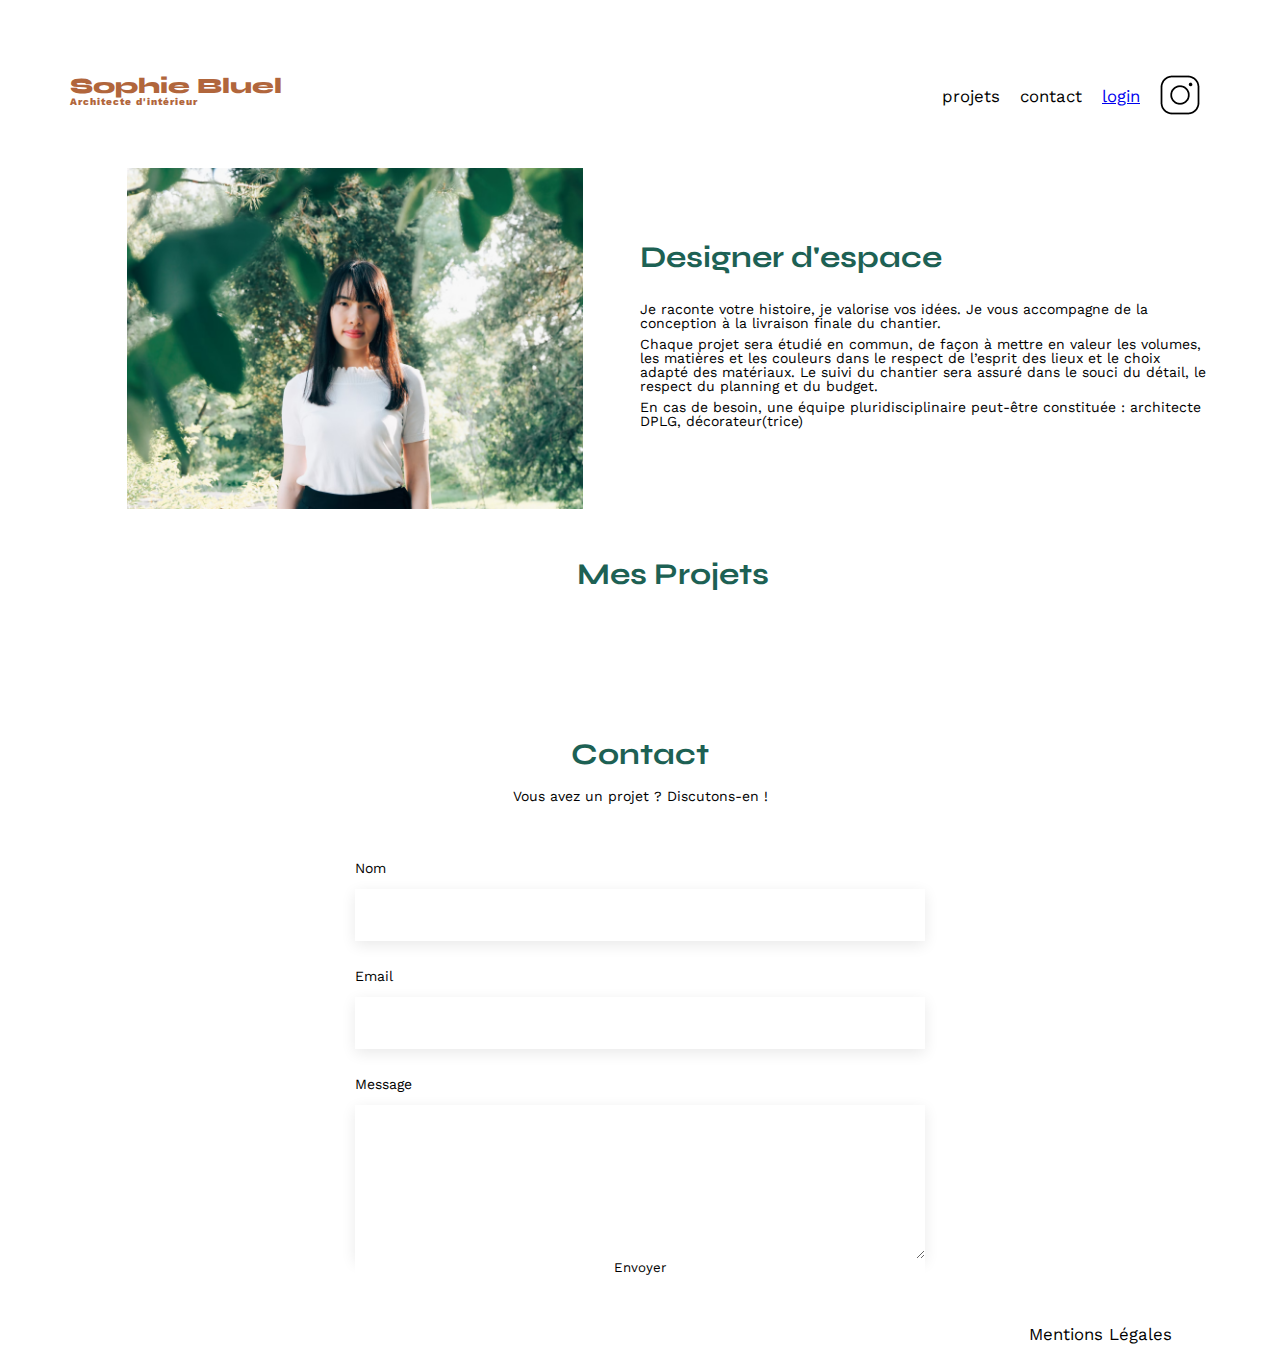
==== FrontEnd/index.html @ 82c69c68 "Update" ====
<!DOCTYPE html>
<html lang="fr">
<head>
	<meta charset="UTF-8">
	<title>Sophie Bluel - Architecte d'intérieur</title>
	<meta name="viewport" content="width=device-width, initial-scale=1.0">
	<link rel="preconnect" href="https://fonts.googleapis.com">
	<link rel="preconnect" href="https://fonts.gstatic.com" crossorigin>
	<link rel="stylesheet" href="https://cdnjs.cloudflare.com/ajax/libs/font-awesome/6.5.0/css/all.min.css">
	<link href="https://fonts.googleapis.com/css2?family=Syne:wght@700;800&family=Work+Sans&display=swap" rel="stylesheet">
	<meta name="description" content="">
	<link rel="stylesheet" href="./assets/style.css">
	<script src="assets/js/script.js" defer></script>
	<script src="assets/js/logout.js" defer></script>
	
</head>
<body>
	<div class="loginEditHeader">
		<i></i>
		<span>Mode édition</span>
	</div>
<header>
	<h1>Sophie Bluel <span>Architecte d'intérieur</span></h1>
	<nav>
		<ul>
			<li>projets</li>
			<li>contact</li>
			<a class="loginBtn" style="display: block;" href="connexion.html">
				<li>login</li>
			</a>
			<button class="logoutBtn" style="display: none;" href="">
				<li>logout</li>
			</button>
			<li><img src="./assets/icons/instagram.png" alt="Instagram"></li>
		</ul>
	</nav>
</header>
<main>
	<section id="introduction">
		<figure>
			<img src="./assets/images/sophie-bluel.png" alt="">
		</figure>
		<article>
			<h2>Designer d'espace</h2>
			<p>Je raconte votre histoire, je valorise vos idées. Je vous accompagne de la conception à la livraison finale du chantier.</p>
			<p>Chaque projet sera étudié en commun, de façon à mettre en valeur les volumes, les matières et les couleurs dans le respect de l’esprit des lieux et le choix adapté des matériaux. Le suivi du chantier sera assuré dans le souci du détail, le respect du planning et du budget.</p>
			<p>En cas de besoin, une équipe pluridisciplinaire peut-être constituée : architecte DPLG, décorateur(trice)</p>
		</article>
	</section>
	<section id="portfolio">
		<div class="titlePortfolio">
			<h2>Mes Projets</h2>
			<button class="editButton" style="display: none;"><i></i> modifier</button>
		</div>
		<div class="data-list gallery">
			<!-- image mes projets -->
		</div>
	</section>
	<section id="contact">
		<h2>Contact</h2>
		<p>Vous avez un projet ? Discutons-en !</p>
		<form id="login-form">
			<label for="name">Nom</label>
			<input type="text" id="name" name="name" required>
			
			<label for="email">Email</label>
			<input type="email" name="email" id="email" required>

			<label for="message">Message</label>
			<textarea name="message" id="message" cols="30" rows="10" required></textarea>

			<button type="submit">Envoyer</button>
		</form>
	</section>

	<section class="allModals">
		<div class="modals modalEditPicture displayNone">
			<div class="closeButton">
				<button class="buttonClose"><i class="fa-solid fa-xmark"></i></button>
			</div>
			<h3>Galerie photo</h3>
			<div class="data-list">
			</div>
			<button></button>
		</div>

		<div class="filter displayNone"></div>
	</section>
	<script src="assets/js/modals.js"></script>
</main>

<footer>
	<nav>
		<ul>
			<li>Mentions Légales</li>
		</ul>
	</nav>
</footer>
</body>
</html>
---- FrontEnd/assets/style.css ----
/* http://meyerweb.com/eric/tools/css/reset/
   v2.0 | 20110126
   License: none (public domain)
*/

html, body, div, span, applet, object, iframe,
h1, h2, h3, h4, h5, h6, p, blockquote, pre,
a, abbr, acronym, address, big, cite, code,
del, dfn, em, img, ins, kbd, q, s, samp,
small, strike, strong, sub, sup, tt, var,
b, u, i, center,
dl, dt, dd, ol, ul, li,
fieldset, form, label, legend,
table, caption, tbody, tfoot, thead, tr, th, td,
article, aside, canvas, details, embed,
figure, figcaption, footer, header, hgroup,
menu, nav, output, ruby, section, summary,
time, mark, audio, video {
	margin: 0;
	padding: 0;
	border: 0;
	font-size: 100%;
	font: inherit;
	vertical-align: baseline;
}

button{
	cursor: pointer;
	background-color: #FFF;
	border: none;
	color: #000;
	font-family: 'Work Sans' ;
}
/* HTML5 display-role reset for older browsers */
article, aside, details, figcaption, figure,
footer, header, hgroup, menu, nav, section {
	display: block;
}
body {
	line-height: 1;
}
ol, ul {
	list-style: none;
}
blockquote, q {
	quotes: none;
}
blockquote:before, blockquote:after,
q:before, q:after {
	content: '';
	content: none;
}
table {
	border-collapse: collapse;
	border-spacing: 0;
}
/** end reset css**/
body {
	max-width: 1140px;
	margin:auto;
	font-family: 'Work Sans' ;
	font-size: 14px;
}

.loginEditHeader{
	position: absolute;
	display: flex;
	justify-content: center;
	align-items: center;
	color: #fff;
	background: #000;
	height: 59px;
	width: 100vw;
	top: 0;
	left: 0;
}

header {
	display: flex;
	justify-content: space-between;
	margin: 50px 0;
	margin-top: 75px;
}
section {
	margin: 50px 0
}

h1{
	display: flex;
	flex-direction: column;
	font-family: 'Syne';
	font-size: 22px;
	font-weight: 800;
	color: #B1663C
}

h1 > span {
	font-family: 'Work Sans';
	font-size:10px;
	letter-spacing: 0.1em;
;
}

h2{
	font-family: 'Syne';
	font-weight: 700;
	font-size: 30px;
	color: #1D6154
}
nav ul {
	display: flex;
	align-items: center;
	list-style-type: none;

}
nav li {
	padding: 0 10px;
	font-size: 1.2em;
}

li:hover {
	color: #B1663C;
}
#introduction {
	display: flex;
	align-items: center;
}
#introduction figure {
	flex: 1
}
#introduction img {
	display: block;
	margin: auto;
	width: 80%;
}

#introduction article {
	flex: 1
}
#introduction h2 {
	margin-bottom: 1em;
}

#introduction p {
	margin-bottom: 0.5em;
}

#portfolio .titlePortfolio{
	display: flex;
	justify-content: center;
	align-items: center;
	margin-bottom: 100px;
	margin-left: 66px;
}

#portfolio .titlePortfolio button{
	margin-left: 20px;
}

.gallery {
	width: 100%;
	display: grid;
	grid-template-columns: 1fr 1fr 1fr;
	grid-column-gap: 20px;
	grid-row-gap: 20px;
}

.gallery img {
	width: 100%;

}
#contact {
	width: 50%;
margin: auto;
}
#contact > * {
	text-align: center;

}
#contact h2{
	margin-bottom: 20px;
}
#contact form {
	text-align: left;
	margin-top:30px;
	display: flex;
	flex-direction: column;
}

#contact input {
	height: 50px;
	font-size: 1.2em;
	border: none;
	cursor: pointer;
	box-shadow: 0px 4px 14px rgba(0, 0, 0, 0.09);
}
#contact label {
	margin: 2em 0 1em 0;
}
#contact textarea {
	border: none;
	box-shadow: 0px 4px 14px rgba(0, 0, 0, 0.09);
}

input[type="submit"]{
	font-family: 'Syne';
	font-weight: 700;
	color: white;
	background-color: #1D6154;
	margin : 2em auto ;
	width: 180px;
	text-align: center;
	border-radius: 60px ;
}

footer nav ul {
	display: flex;
	justify-content: flex-end;
	margin: 2em
}

.modals{
	position: absolute;
	background: #FFF;
	color: #000;
	width: 630px;
	height: 688px;
	border-radius: 10px;
	border: 1px #000 solid;
	top: 660px;
	left: 50%;
	transform: translateX(-50%);
	z-index: 20;
	padding: 40px;
	display: flex;
	flex-direction: column;
}

.modalEditPicture .closeButton{
	display: flex;
	justify-content: end;
	align-items: center;
}

.modalEditPicture .closeButton i{
	font-size: 20px;
	transition: 0.3s all;
}

.modalEditPicture .closeButton button:hover i{
	transform: rotate(90deg);
}

.modalEditPicture h3{
	display: flex;
	justify-content: center;
	align-items: center;
	font-size: 25px;
	margin-top: 15px;
}

.modalEditPicture .data-list figure{
	display: flex;
	align-items: center;
	justify-content: space-around;
	flex-wrap: wrap;
}

.modalEditPicture .data-list figure img{
	width: 76px;
}

.filter{
	position: fixed;
	z-index: 10;
	top: 0;
	left: 0;
	right: 0;
	bottom: 0;
	display: flex;
    justify-content: center;
    align-items: center;
	background-color: #0000004b;
}

.displayNone{
	display: none;
}

.displayBlock{
	display: block;
}
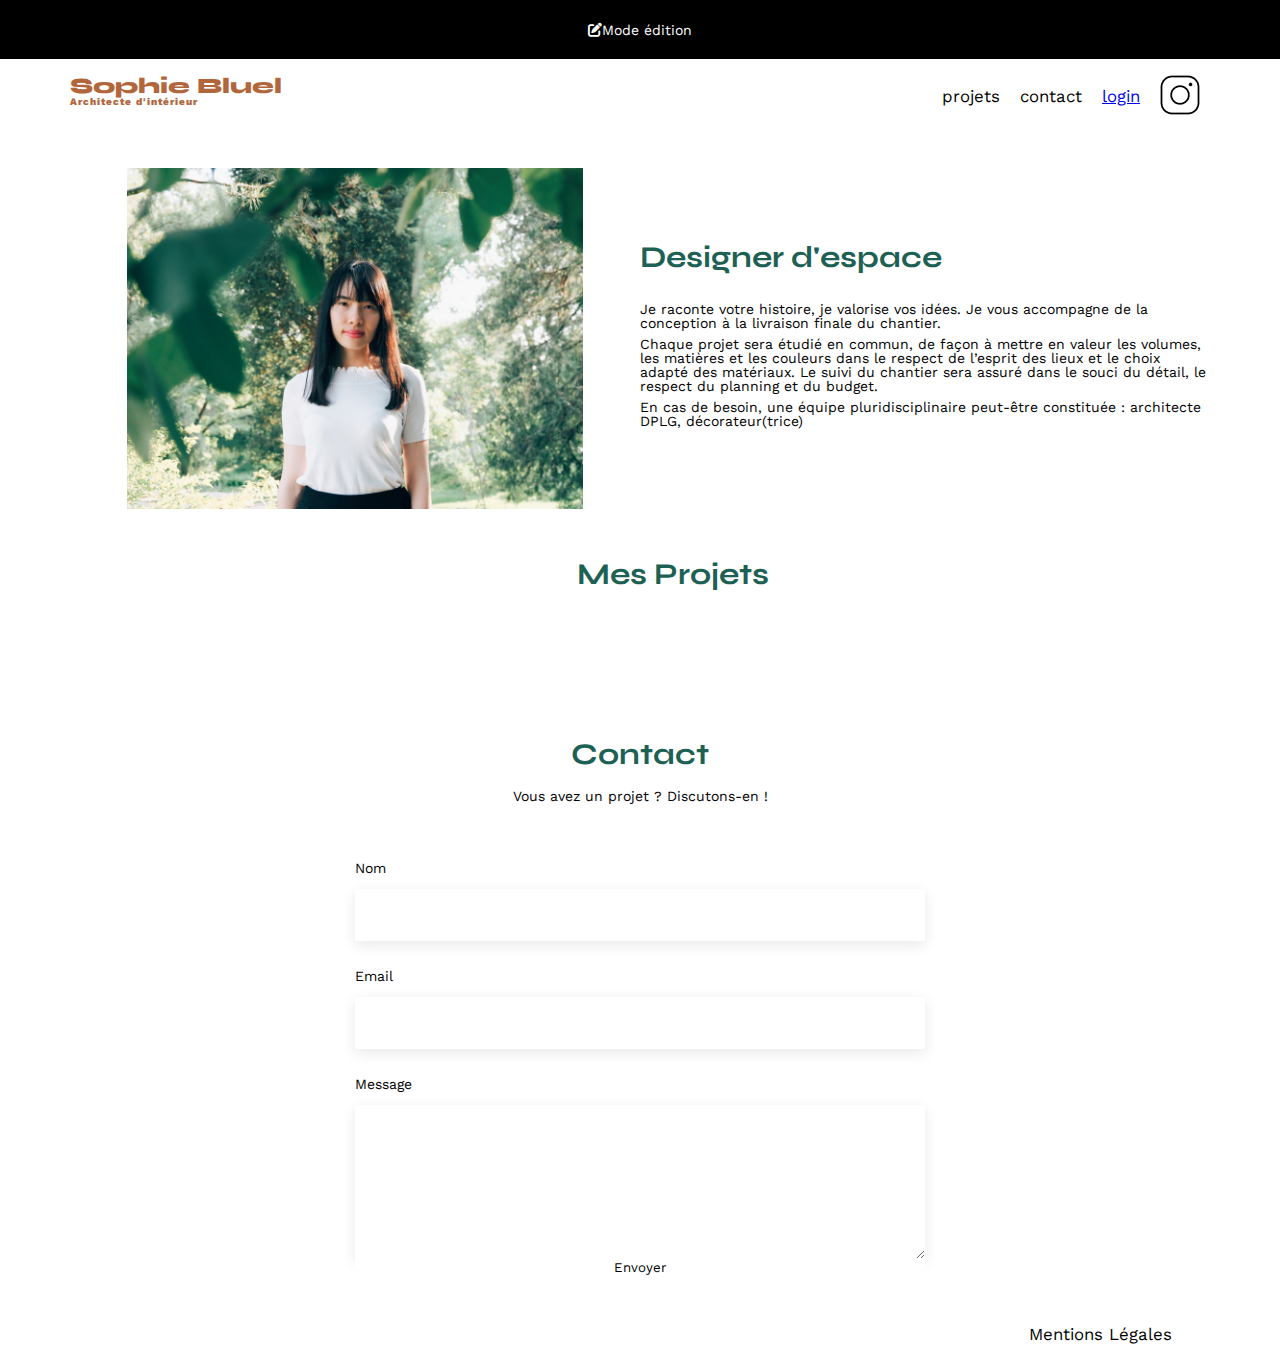
==== commit 08fe7f3c: "Etape 4 terminée" ====
--- a/FrontEnd/index.html
+++ b/FrontEnd/index.html
@@ -15,8 +15,8 @@
 	
 </head>
 <body>
-	<div class="loginEditHeader">
-		<i></i>
+	<div class="EditHeader">
+		<i class="fa-solid fa-pen-to-square"></i>
 		<span>Mode édition</span>
 	</div>
 <header>
@@ -50,7 +50,7 @@
 	<section id="portfolio">
 		<div class="titlePortfolio">
 			<h2>Mes Projets</h2>
-			<button class="editButton" style="display: none;"><i></i> modifier</button>
+			<button class="editButton modalsButton" style="display: none;"><i></i> modifier</button>
 		</div>
 		<div class="data-list gallery">
 			<!-- image mes projets -->
@@ -79,9 +79,49 @@
 				<button class="buttonClose"><i class="fa-solid fa-xmark"></i></button>
 			</div>
 			<h3>Galerie photo</h3>
-			<div class="data-list">
+			<div class="data-list pictureModal">
 			</div>
-			<button></button>
+			<div class="divButtonModal">
+				<button class="modalsButton addPicture">
+					Ajouter une photo
+				</button>
+			</div>
+		</div>
+
+		<div class="modals modalForm displayNone">
+			<div class="closeButton">
+				<button class="buttonBack"><i class="fa-solid fa-arrow-left"></i></button>
+				<button class="buttonClose"><i class="fa-solid fa-xmark"></i></button>
+			</div>
+			<h3>Ajout photo</h3>
+			<form>
+				<div class="upload-container">
+					<label for="file-upload" class="upload-label">
+						<i class="fa-regular fa-image"></i>
+						<span class="upload-text">+ Ajouter photo</span>
+						<input id="file-upload" type="file" accept="image/*" />
+					</label>
+					<p class="upload-info">jpg, png : 4mo max</p>
+				</div>
+				<div class="divTcForm">
+					<label for="title">Titre</label>
+					<input type="text" name="title" id="title">
+				</div>
+				<div class="divTcForm ">
+					<label for="Categorie">Catégorie</label>
+					<select name="" id="">
+						<option value="" disabled selected hidden></option>
+						<option value="Option 1">Option 1</option>
+						<option value="Option 2">Option 2</option>
+						<option value="Option 3">Option 3</option>
+					</select>
+				</div>
+			</form>
+			<div class="divButtonModal">
+				<button class="addPicture">
+					Valider
+				</button>
+			</div>
 		</div>
 
 		<div class="filter displayNone"></div>
--- a/FrontEnd/assets/style.css
+++ b/FrontEnd/assets/style.css
@@ -38,6 +38,7 @@
 }
 body {
 	line-height: 1;
+	overflow-x: hidden;
 }
 ol, ul {
 	list-style: none;
@@ -62,11 +63,12 @@
 	font-size: 14px;
 }
 
-.loginEditHeader{
+.EditHeader{
 	position: absolute;
 	display: flex;
-	justify-content: center;
-	align-items: center;
+	align-items: center;
+	justify-content: center;
+	margin: auto;
 	color: #fff;
 	background: #000;
 	height: 59px;
@@ -236,22 +238,26 @@
 	flex-direction: column;
 }
 
-.modalEditPicture .closeButton{
+.modals .closeButton{
 	display: flex;
 	justify-content: end;
 	align-items: center;
 }
 
-.modalEditPicture .closeButton i{
+.modalForm .closeButton{
+	justify-content: space-between !important;
+}
+
+.modals .closeButton i{
 	font-size: 20px;
 	transition: 0.3s all;
 }
 
-.modalEditPicture .closeButton button:hover i{
+.modals .closeButton .buttonClose:hover i{
 	transform: rotate(90deg);
 }
 
-.modalEditPicture h3{
+.modals h3{
 	display: flex;
 	justify-content: center;
 	align-items: center;
@@ -283,10 +289,146 @@
 	background-color: #0000004b;
 }
 
+.pictureModal{
+	position: relative;
+	padding: 50px 100px;
+	padding-bottom: 70px;
+	display: grid;
+	grid-template-columns: repeat(auto-fill, minmax(76px, 1fr));
+    justify-content: center;
+	gap: 40px 10px;
+}
+
+.pictureModal::before, .modalForm form::before{
+	content: '';
+	position: absolute;
+	width: 70%;
+	height: 1px;
+	background-color: #B3B3B3;
+	bottom: 0;
+	left: 50%;
+	transform: translateX(-50%);
+}
+
+.pictureModal figure img{
+	width: 76px;
+	height: 102px;
+}
+
+.pictureModal figure{
+	position: relative;
+}
+
+.trashLink{
+	position: absolute;
+	width: 17px;
+	height: 17px;
+	display: flex;
+	align-items: center;
+	justify-content: center;
+	top: 5px;
+	right: 5px;
+	background-color: #000;
+	color: #fff;
+	font-size: 10px;
+}
+
+.divButtonModal{
+	width: 100%;
+	height: 100%;
+	display: flex;
+	align-items: center;
+	justify-content: center;
+}
+
+.addPicture{
+	width: 237px;
+	height: 36px;
+	border-radius: 60px;
+	color: #fff;
+	background-color: #1D6154;
+}
+
 .displayNone{
 	display: none;
 }
 
 .displayBlock{
 	display: block;
+}
+
+.upload-container {
+	background-color: #e9f1f7; /* Couleur de fond */
+	border-radius: 8px; /* Bords arrondis */
+	padding: 20px;
+	text-align: center;
+	max-width: 300px;
+	margin: 0 auto; /* Centrer le conteneur */
+}
+  
+.upload-label {
+	display: flex;
+	align-items: center;
+	justify-content: center;
+	flex-direction: column;
+	cursor: pointer;
+	width: 420px;
+}
+
+.upload-container i{
+	font-size: 50px;
+	color: #B9C5CC;
+	margin-bottom: 8px;
+}
+  
+  
+.upload-text {
+	display: inline-block;
+	background-color: #d1d9df;
+	color: #4a7b99;
+	padding: 10px 20px;
+	border-radius: 20px;
+	font-weight: bold;
+	font-size: 16px;
+}
+
+.upload-info {
+margin-top: 10px;
+font-size: 12px;
+color: #7c8a99;
+}
+
+#file-upload {
+	display: none; /* Masquer l'input de fichier */
+}
+
+.modalForm form{
+	position: relative;
+	padding-bottom: 30px;
+	display: flex;
+	align-items: center;
+	justify-content: center;
+	flex-direction: column;
+	margin-top: 50px;
+}
+
+.modalForm form > div{
+	padding-top: 30px;
+	display: flex;
+	align-items: center;
+	justify-content: start;
+	flex-direction: column;
+	width: 420px;
+}
+
+.modalForm form > .divTcForm label{
+	align-self: flex-start;
+}
+
+.modalForm form > div input, .modalForm form > div select{
+	width: 100%;
+	height: 51px;
+	background: #FFFFFF;
+	box-shadow: 0px 4px 14px 0px #00000017;
+	border: none;
 }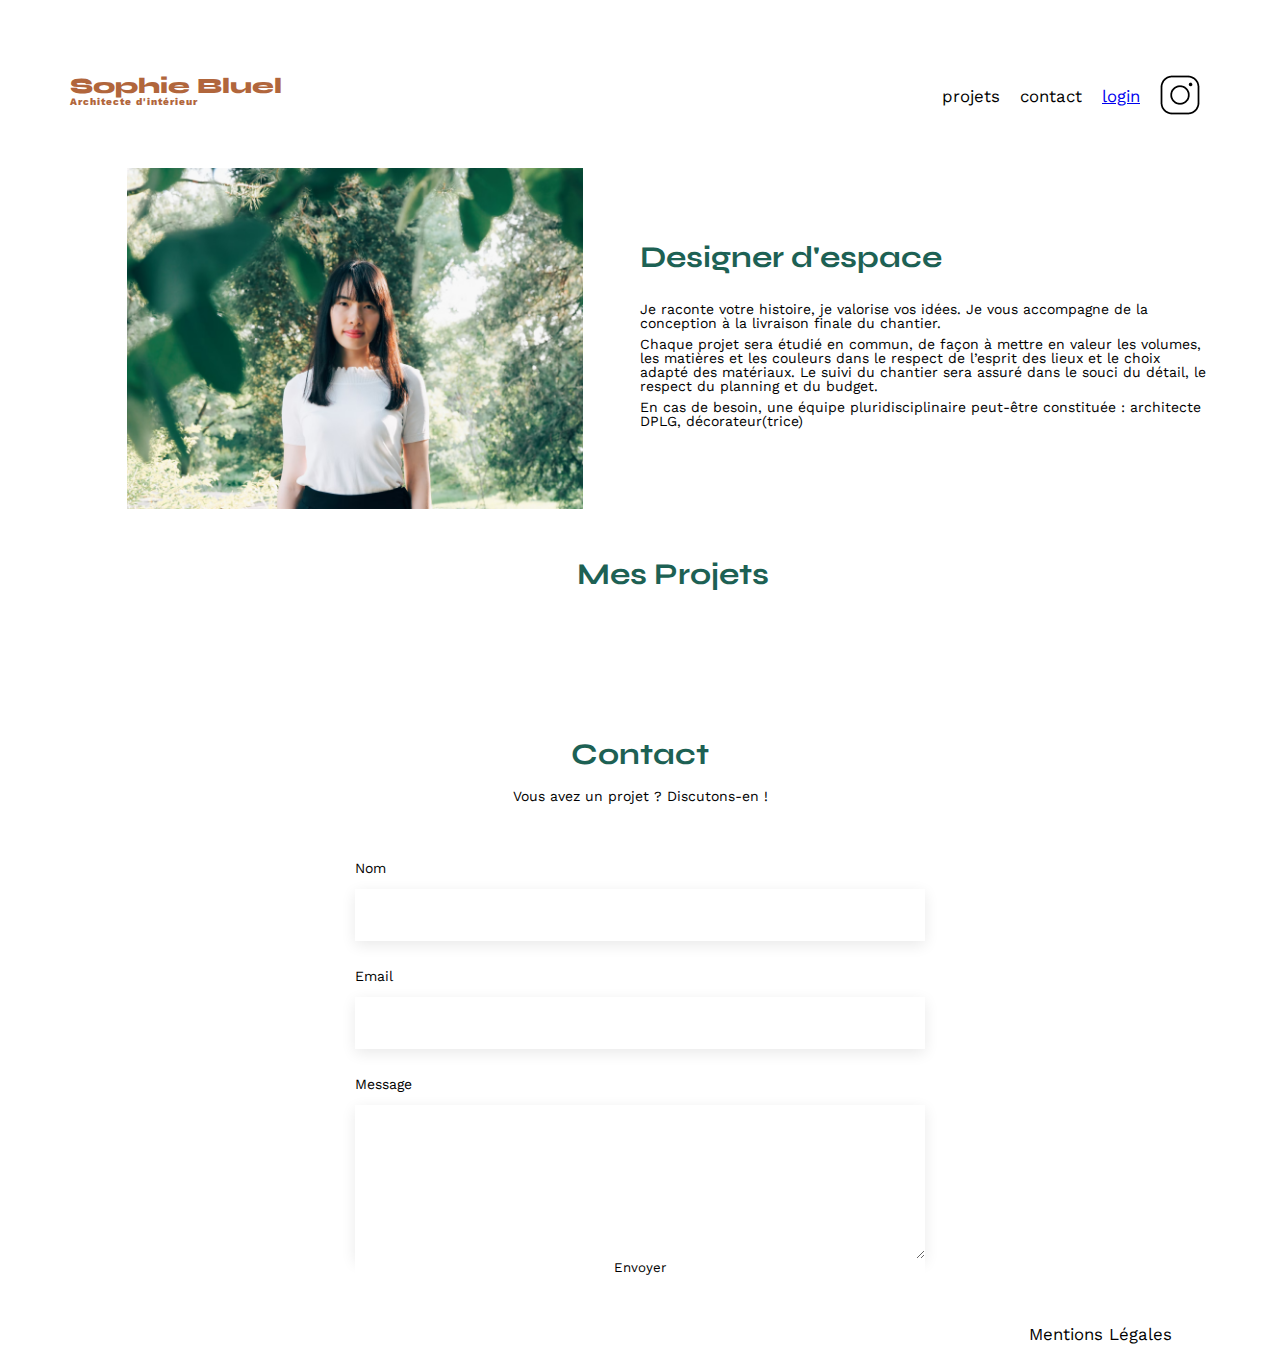
==== commit 26e89c2b: "Works et Api" ====
--- a/FrontEnd/index.html
+++ b/FrontEnd/index.html
@@ -12,6 +12,8 @@
 	<link rel="stylesheet" href="./assets/style.css">
 	<script src="assets/js/script.js" defer></script>
 	<script src="assets/js/logout.js" defer></script>
+	<script type="module" src="assets/js/work.js" defer></script>
+	<!-- <script type="module" src="assets/js/api.js" defer></script> -->
 	
 </head>
 <body>
@@ -28,7 +30,7 @@
 			<a class="loginBtn" style="display: block;" href="connexion.html">
 				<li>login</li>
 			</a>
-			<button class="logoutBtn" style="display: none;" href="">
+			<button class="logoutBtn" style="display: none;">
 				<li>logout</li>
 			</button>
 			<li><img src="./assets/icons/instagram.png" alt="Instagram"></li>
@@ -55,7 +57,7 @@
 		<div class="data-list gallery">
 			<!-- image mes projets -->
 		</div>
-	</section>
+		</section>
 	<section id="contact">
 		<h2>Contact</h2>
 		<p>Vous avez un projet ? Discutons-en !</p>
@@ -94,34 +96,29 @@
 				<button class="buttonClose"><i class="fa-solid fa-xmark"></i></button>
 			</div>
 			<h3>Ajout photo</h3>
-			<form>
+			<form id="uploadForm">
 				<div class="upload-container">
 					<label for="file-upload" class="upload-label">
 						<i class="fa-regular fa-image"></i>
 						<span class="upload-text">+ Ajouter photo</span>
-						<input id="file-upload" type="file" accept="image/*" />
+						<input name="image" required id="file-upload" type="file" accept="image/*" />
 					</label>
 					<p class="upload-info">jpg, png : 4mo max</p>
 				</div>
 				<div class="divTcForm">
 					<label for="title">Titre</label>
-					<input type="text" name="title" id="title">
+					<input type="text" name="title" id="title" required>
 				</div>
-				<div class="divTcForm ">
+				<div class="divTcForm formBarreBottom">
 					<label for="Categorie">Catégorie</label>
-					<select name="" id="">
+					<select id="category" name="category" required>
 						<option value="" disabled selected hidden></option>
-						<option value="Option 1">Option 1</option>
-						<option value="Option 2">Option 2</option>
-						<option value="Option 3">Option 3</option>
 					</select>
 				</div>
+				<div class="divButtonModal">
+					<input type="submit" class="addPicture" value="Envoyer">
+				</div>
 			</form>
-			<div class="divButtonModal">
-				<button class="addPicture">
-					Valider
-				</button>
-			</div>
 		</div>
 
 		<div class="filter displayNone"></div>
--- a/FrontEnd/assets/style.css
+++ b/FrontEnd/assets/style.css
@@ -204,17 +204,6 @@
 	box-shadow: 0px 4px 14px rgba(0, 0, 0, 0.09);
 }
 
-input[type="submit"]{
-	font-family: 'Syne';
-	font-weight: 700;
-	color: white;
-	background-color: #1D6154;
-	margin : 2em auto ;
-	width: 180px;
-	text-align: center;
-	border-radius: 60px ;
-}
-
 footer nav ul {
 	display: flex;
 	justify-content: flex-end;
@@ -299,13 +288,22 @@
 	gap: 40px 10px;
 }
 
-.pictureModal::before, .modalForm form::before{
+.pictureModal::before, .formBarreBottom::before{
 	content: '';
 	position: absolute;
 	width: 70%;
 	height: 1px;
 	background-color: #B3B3B3;
+}
+
+.pictureModal::before{
 	bottom: 0;
+	left: 50%;
+	transform: translateX(-50%);
+}
+
+.formBarreBottom::before{
+	bottom: 28%;
 	left: 50%;
 	transform: translateX(-50%);
 }
@@ -334,19 +332,12 @@
 }
 
 .divButtonModal{
+	margin-top: 50px;
 	width: 100%;
 	height: 100%;
 	display: flex;
 	align-items: center;
 	justify-content: center;
-}
-
-.addPicture{
-	width: 237px;
-	height: 36px;
-	border-radius: 60px;
-	color: #fff;
-	background-color: #1D6154;
 }
 
 .displayNone{
@@ -404,7 +395,6 @@
 
 .modalForm form{
 	position: relative;
-	padding-bottom: 30px;
 	display: flex;
 	align-items: center;
 	justify-content: center;
@@ -431,4 +421,24 @@
 	background: #FFFFFF;
 	box-shadow: 0px 4px 14px 0px #00000017;
 	border: none;
+}
+
+input[type="submit"]{
+	font-family: 'Syne';
+	font-weight: 700;
+	color: white;
+	background-color: #1D6154;
+	margin : 2em auto ;
+	width: 180px;
+	text-align: center;
+	border-radius: 60px ;
+}
+
+.addPicture{
+	width: 237px;
+	height: 36px;
+	border-radius: 60px;
+	color: #fff !important;
+	background-color: #1D6154 !important;
+	cursor: pointer;
 }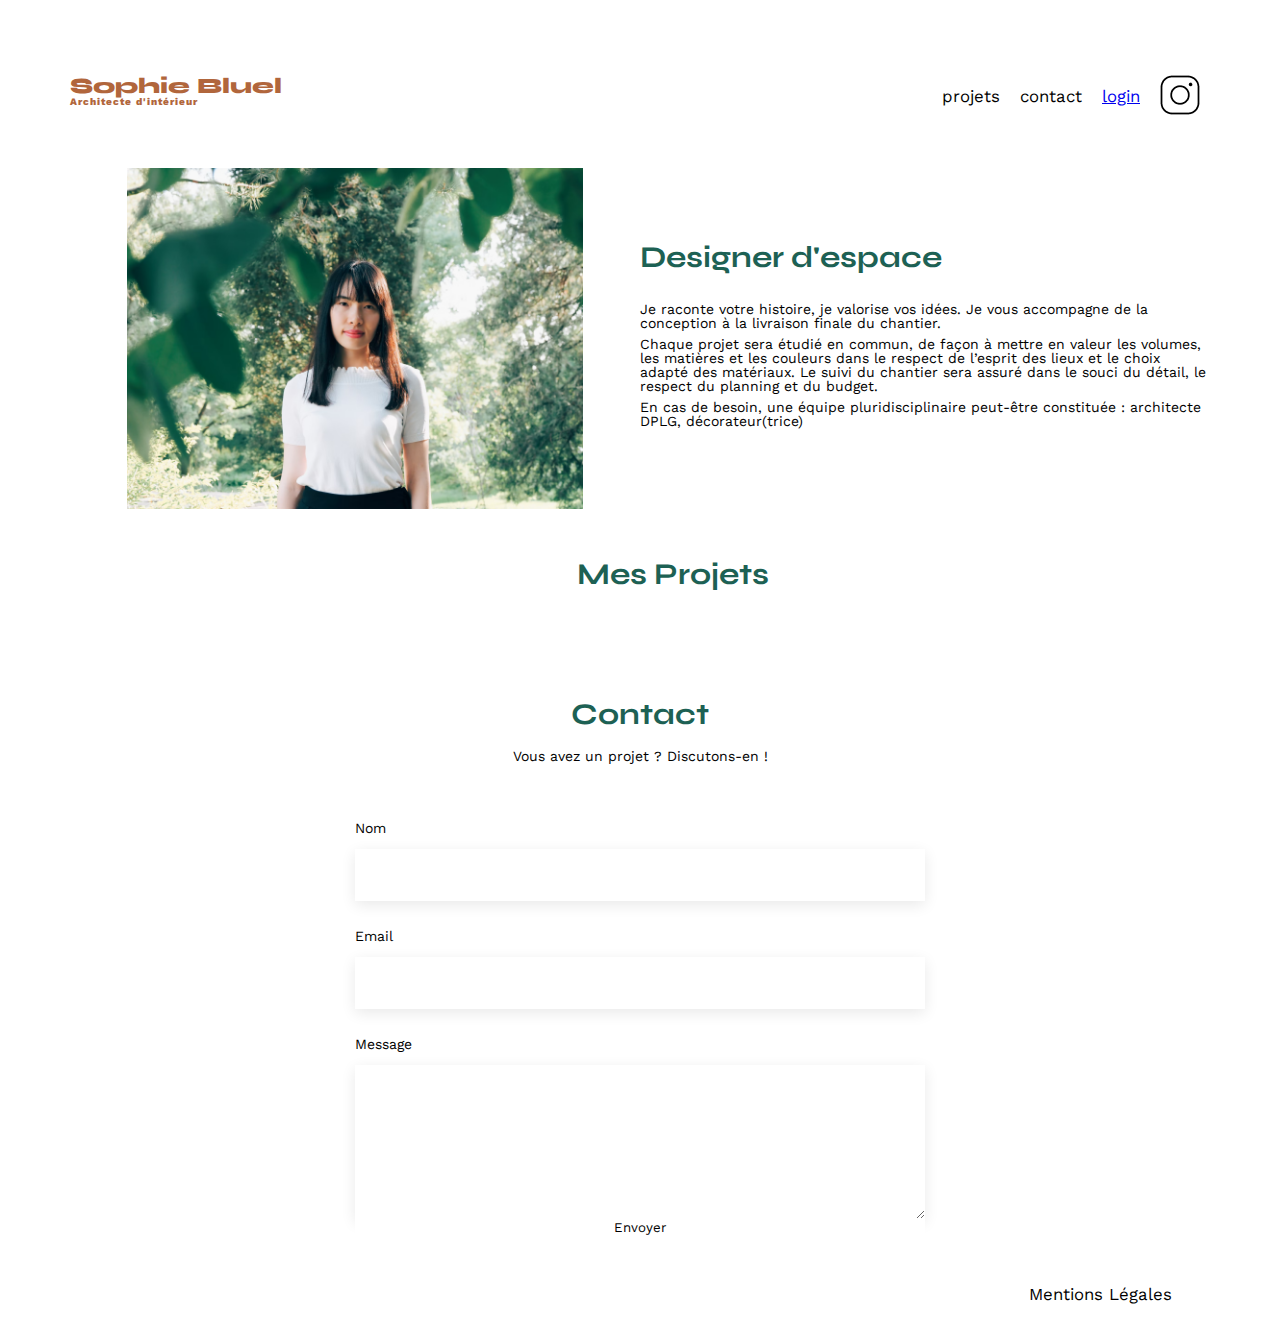
==== commit f788040c: "modification modals" ====
--- a/FrontEnd/index.html
+++ b/FrontEnd/index.html
@@ -10,10 +10,10 @@
 	<link href="https://fonts.googleapis.com/css2?family=Syne:wght@700;800&family=Work+Sans&display=swap" rel="stylesheet">
 	<meta name="description" content="">
 	<link rel="stylesheet" href="./assets/style.css">
-	<script src="assets/js/script.js" defer></script>
+	<script type="module" src="assets/js/script.js" defer></script>
 	<script src="assets/js/logout.js" defer></script>
 	<script type="module" src="assets/js/work.js" defer></script>
-	<!-- <script type="module" src="assets/js/api.js" defer></script> -->
+	<script type="module" src="assets/js/modals.js" defer></script>
 	
 </head>
 <body>
@@ -53,6 +53,11 @@
 		<div class="titlePortfolio">
 			<h2>Mes Projets</h2>
 			<button class="editButton modalsButton" style="display: none;"><i></i> modifier</button>
+		</div>
+		<div class="myButtonsContainer myButtons">
+			<!-- <button class="filtersButton activeButton">
+				Tous
+			</button> -->
 		</div>
 		<div class="data-list gallery">
 			<!-- image mes projets -->
@@ -123,7 +128,7 @@
 
 		<div class="filter displayNone"></div>
 	</section>
-	<script src="assets/js/modals.js"></script>
+	<script type="module" src="assets/js/modals.js"></script>
 </main>
 
 <footer>
--- a/FrontEnd/assets/style.css
+++ b/FrontEnd/assets/style.css
@@ -151,7 +151,7 @@
 	display: flex;
 	justify-content: center;
 	align-items: center;
-	margin-bottom: 100px;
+	margin-bottom: 30px;
 	margin-left: 66px;
 }
 
@@ -441,4 +441,27 @@
 	color: #fff !important;
 	background-color: #1D6154 !important;
 	cursor: pointer;
+}
+.myButtons {
+	display: flex;
+	justify-content: center;
+	align-items: center;
+	gap: 6px;
+	margin-bottom: 30px;
+}
+.myButtons button {
+	border: 1px solid #1D6154;
+	border-radius: 25px;
+	padding: 8px;
+	color: #1D6154;
+	transition: 0.2s all;
+}
+.myButtons button:hover {
+	background-color: #1D6154;
+	color: white;
+}
+
+.activeButton{
+	background-color: #1D6154;
+	color: white !important;
 }